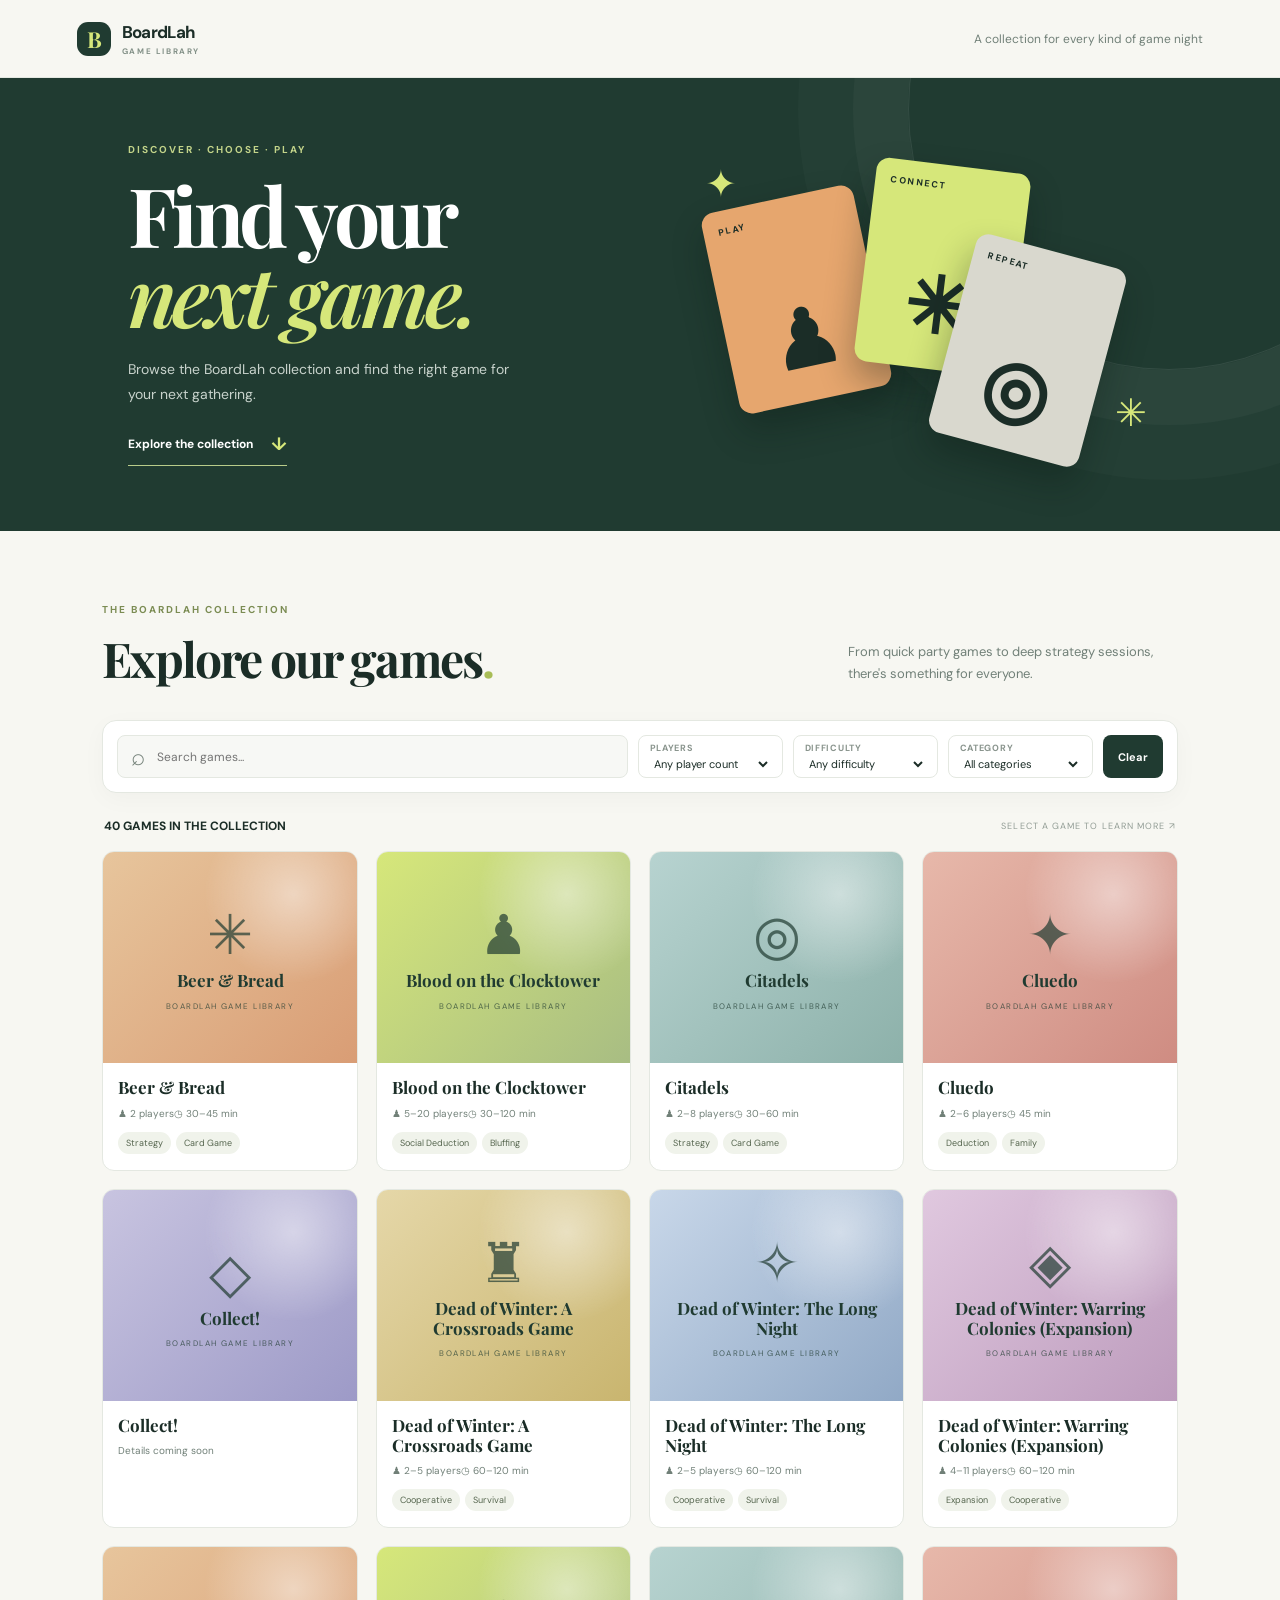
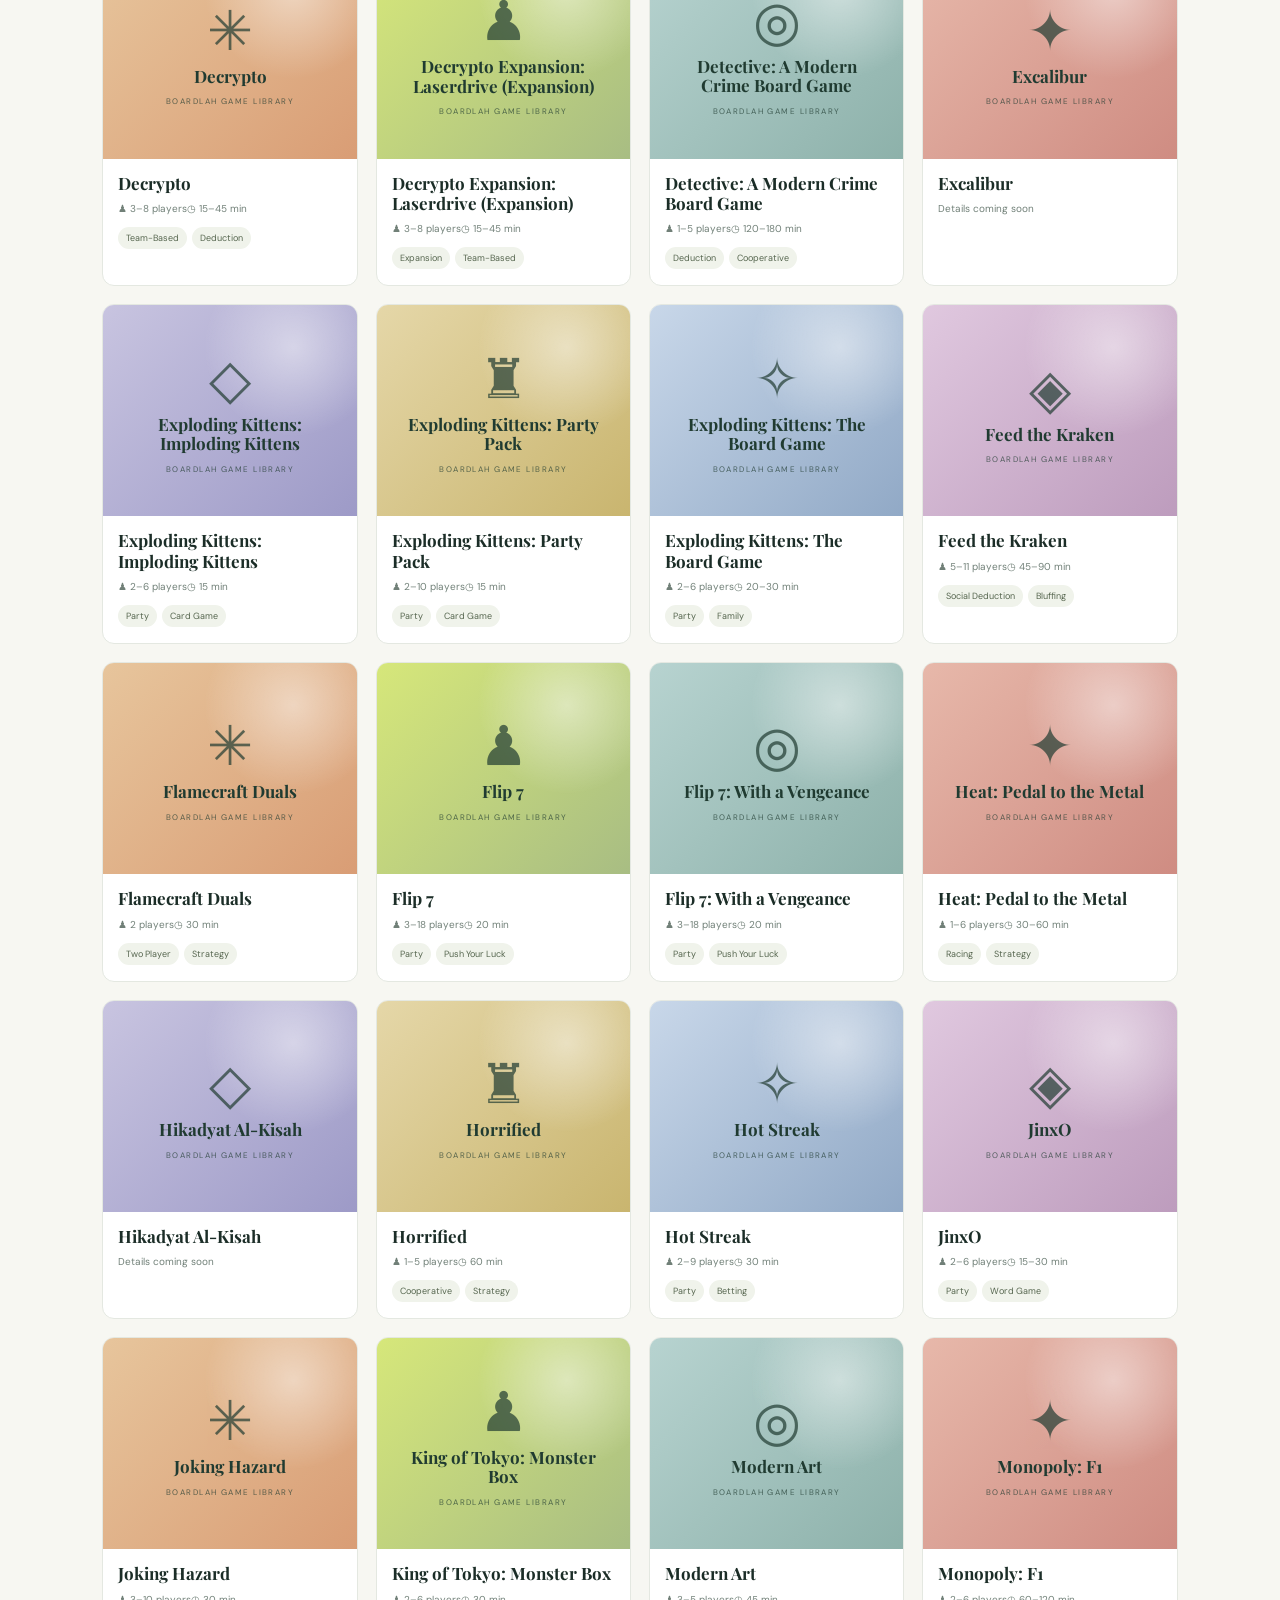
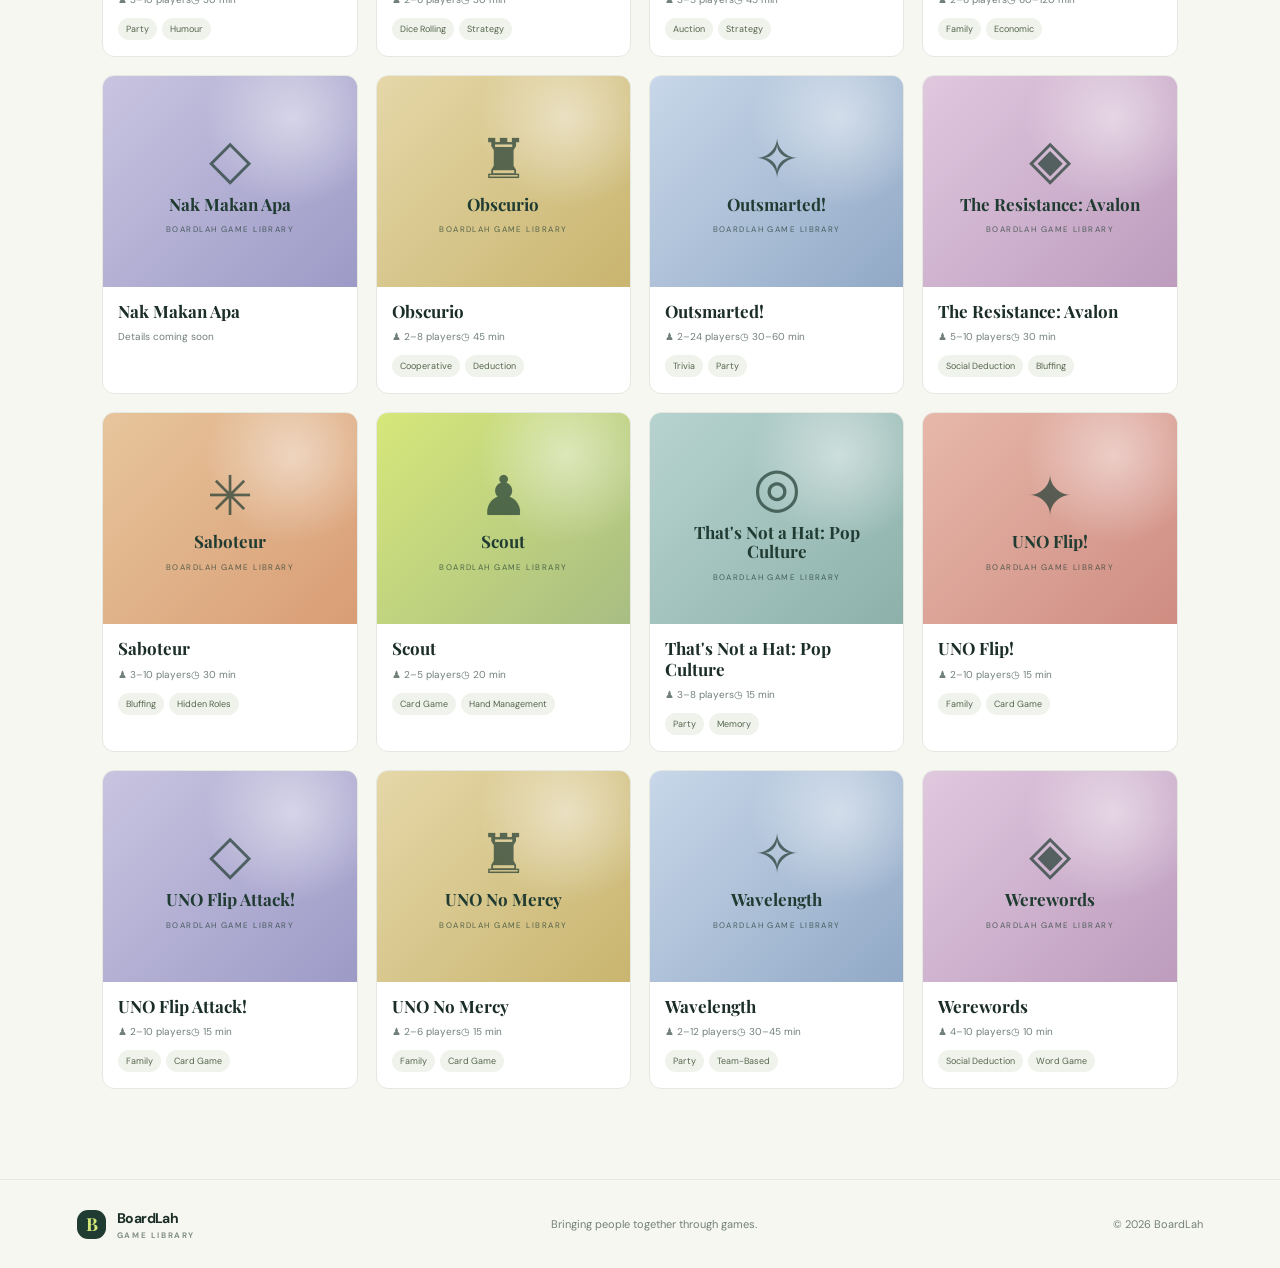
==== index.html @ 3efe53a1 "Add files via upload" ====
<!doctype html>
<html lang="en">
<head>
  <meta charset="utf-8">
  <meta name="viewport" content="width=device-width, initial-scale=1">
  <meta name="description" content="Explore the BoardLah board game collection. Find your next game by player count, difficulty and game category.">
  <meta name="theme-color" content="#172b25">
  <title>BoardLah Game Library</title>
  <link rel="stylesheet" href="styles.css">
</head>
<body>
  <header class="site-header">
    <a class="brand" href="#" aria-label="BoardLah Game Library home">
      <span class="brand-mark">B</span><span>BoardLah <small>GAME LIBRARY</small></span>
    </a>
    <span class="header-note">A collection for every kind of game night</span>
  </header>

  <main>
    <section class="hero">
      <div class="hero-copy">
        <p class="eyebrow">DISCOVER · CHOOSE · PLAY</p>
        <h1>Find your<br><em>next game.</em></h1>
        <p class="hero-text">Browse the BoardLah collection and find the right game for your next gathering.</p>
        <a class="hero-link" href="#collection">Explore the collection <span>↓</span></a>
      </div>
      <div class="hero-art" aria-hidden="true">
        <div class="art-card art-card-one"><span>PLAY</span><b>♟</b></div>
        <div class="art-card art-card-two"><span>CONNECT</span><b>✳</b></div>
        <div class="art-card art-card-three"><span>REPEAT</span><b>◎</b></div>
        <div class="art-spark spark-one">✦</div><div class="art-spark spark-two">✳</div>
      </div>
    </section>

    <section class="collection-section" id="collection">
      <div class="section-heading">
        <div><p class="eyebrow dark">THE BOARDLAH COLLECTION</p><h2>Explore our games<span class="period">.</span></h2></div>
        <p class="collection-intro">From quick party games to deep strategy sessions, there's something for everyone.</p>
      </div>

      <div class="toolbar">
        <label class="search-box"><span aria-hidden="true">⌕</span><input id="searchInput" type="search" placeholder="Search games..." autocomplete="off"></label>
        <label class="filter-control"><span>Players</span><select id="playerFilter"><option value="">Any player count</option></select></label>
        <label class="filter-control"><span>Difficulty</span><select id="difficultyFilter"><option value="">Any difficulty</option><option>Very Easy</option><option>Easy</option><option>Medium</option><option>Hard</option></select></label>
        <label class="filter-control"><span>Category</span><select id="categoryFilter"><option value="">All categories</option></select></label>
        <button id="clearFilters" class="clear-button" type="button">Clear</button>
      </div>

      <div class="results-line"><p id="resultCount" aria-live="polite">Loading collection...</p><span>SELECT A GAME TO LEARN MORE ↗</span></div>
      <div id="gameGrid" class="game-grid"></div>
      <div id="emptyState" class="empty-state" hidden><span>☻</span><h3>No games found</h3><p>Try changing your search or clearing the filters.</p></div>
    </section>
  </main>

  <footer class="site-footer">
    <a class="brand footer-brand" href="#"><span class="brand-mark">B</span><span>BoardLah <small>GAME LIBRARY</small></span></a>
    <p>Bringing people together through games.</p>
    <span>© <span id="year"></span> BoardLah</span>
  </footer>

  <dialog id="gameDialog" class="game-dialog">
    <button class="dialog-close" id="dialogClose" aria-label="Close details">×</button>
    <div id="dialogContent"></div>
  </dialog>
  <script src="script.js"></script>
</body>
</html>
---- styles.css ----
@import url('https://fonts.googleapis.com/css2?family=DM+Sans:wght@400;500;600;700&family=Playfair+Display:ital,wght@0,600;0,700;1,600;1,700&display=swap');
:root{--ink:#1b2d27;--muted:#718078;--paper:#f7f7f2;--green:#203b31;--lime:#d6e77a;--line:#e4e8e1;--white:#fff}
*{box-sizing:border-box}html{scroll-behavior:smooth}body{margin:0;background:var(--paper);color:var(--ink);font-family:"DM Sans",sans-serif}a{color:inherit;text-decoration:none}.site-header{height:78px;padding:0 clamp(22px,6vw,92px);display:flex;align-items:center;justify-content:space-between;background:var(--paper);border-bottom:1px solid var(--line)}.brand{display:flex;align-items:center;gap:11px;font-weight:700;letter-spacing:-.04em;font-size:17px}.brand small{display:block;font-size:8px;letter-spacing:.2em;color:#829087;margin-top:3px}.brand-mark{width:34px;height:34px;border-radius:11px;background:var(--green);color:var(--lime);display:grid;place-items:center;font-family:"Playfair Display",serif;font-size:22px}.header-note{font-size:12px;color:var(--muted)}
.hero{min-height:430px;background:var(--green);color:white;padding:65px clamp(22px,10vw,150px);display:grid;grid-template-columns:1fr .85fr;align-items:center;overflow:hidden;position:relative}.hero:after{content:"";position:absolute;width:520px;height:520px;border:1px solid #ffffff17;border-radius:50%;right:-150px;top:-230px;box-shadow:0 0 0 55px #ffffff08,0 0 0 110px #ffffff05}.eyebrow{font-size:10px;letter-spacing:.2em;font-weight:700;color:#c3d48a;margin:0 0 18px}.hero h1{font-family:"Playfair Display",serif;font-size:clamp(48px,6.5vw,82px);line-height:.98;letter-spacing:-.055em;margin:0}.hero h1 em{color:var(--lime);font-weight:600}.hero-text{max-width:390px;color:#c8d3cc;font-size:14px;line-height:1.8;margin:22px 0 25px}.hero-link{display:inline-flex;align-items:center;gap:18px;font-size:12px;font-weight:700;border-bottom:1px solid #b9cc8a;padding-bottom:9px}.hero-link span{font-size:18px;color:var(--lime)}.hero-art{height:300px;position:relative;z-index:1}.art-card{position:absolute;width:155px;height:205px;border-radius:13px;padding:15px;box-shadow:0 18px 35px #0a171255;display:flex;flex-direction:column;justify-content:space-between;color:var(--ink);font-size:9px;letter-spacing:.18em;font-weight:700}.art-card b{font-family:"Playfair Display",serif;font-size:78px;align-self:center}.art-card-one{background:#e6a66e;left:8%;top:42px;transform:rotate(-12deg)}.art-card-two{background:#d6e77a;left:39%;top:10px;transform:rotate(7deg)}.art-card-three{background:#d9d8ce;left:57%;top:93px;transform:rotate(15deg)}.art-spark{position:absolute;color:var(--lime);font-size:38px}.spark-one{top:4px;left:5%}.spark-two{right:1%;bottom:17px}
.collection-section{padding:72px clamp(22px,8vw,120px) 90px;max-width:1600px;margin:auto}.section-heading{display:flex;align-items:end;justify-content:space-between;gap:30px;margin-bottom:30px}.eyebrow.dark{color:#7b8c53;margin-bottom:10px}.section-heading h2{font-family:"Playfair Display",serif;font-size:clamp(34px,4vw,48px);letter-spacing:-.04em;margin:0}.period{color:#a8bd56}.collection-intro{max-width:330px;color:var(--muted);font-size:13px;line-height:1.7;margin:0 0 5px}.toolbar{display:flex;gap:10px;align-items:center;flex-wrap:wrap;padding:14px;background:#fff;border:1px solid var(--line);border-radius:14px;box-shadow:0 6px 24px #1b2d2708}.search-box{height:43px;min-width:220px;flex:1;display:flex;align-items:center;gap:10px;padding:0 13px;background:#f7f8f5;border:1px solid var(--line);border-radius:8px}.search-box span{font-size:24px;color:#77847c}.search-box input{width:100%;border:0;outline:0;background:transparent;font:inherit;font-size:12px;color:var(--ink)}.filter-control{height:43px;min-width:145px;display:flex;flex-direction:column;justify-content:center;gap:2px;padding:0 11px;border:1px solid var(--line);border-radius:8px}.filter-control span{font-size:9px;color:#89948d;font-weight:700;letter-spacing:.08em;text-transform:uppercase}.filter-control select{border:0;outline:0;background:transparent;color:var(--ink);font:inherit;font-size:11px;width:100%;cursor:pointer}.clear-button{height:43px;padding:0 15px;background:var(--green);color:white;border:0;border-radius:8px;font:inherit;font-size:11px;font-weight:700;cursor:pointer}.clear-button:hover{background:#345647}.results-line{display:flex;align-items:center;justify-content:space-between;margin:25px 2px 17px}.results-line p{font-size:12px;font-weight:700;margin:0}.results-line span{font-size:9px;letter-spacing:.12em;color:#929d95}.game-grid{display:grid;grid-template-columns:repeat(4,minmax(0,1fr));gap:18px}.game-card{background:#fff;border:1px solid var(--line);border-radius:12px;overflow:hidden;cursor:pointer;transition:transform .2s,box-shadow .2s;min-width:0}.game-card:hover{transform:translateY(-4px);box-shadow:0 14px 30px #1b2d2712}.cover{aspect-ratio:1.2/1;position:relative;display:grid;place-items:center;overflow:hidden;background:linear-gradient(140deg,#e4e8d9,#c9d5c5)}.cover img{width:100%;height:100%;object-fit:cover;display:block}.cover-placeholder{width:100%;height:100%;display:flex;align-items:center;justify-content:center;flex-direction:column;padding:22px;text-align:center;background:radial-gradient(circle at 75% 20%,#ffffff77,transparent 35%),linear-gradient(135deg,var(--cover-a,#d9e1cc),var(--cover-b,#a8b99e));color:#203b31}.cover-placeholder .shape{font-family:"Playfair Display",serif;font-size:55px;line-height:1;margin-bottom:12px;opacity:.7}.cover-placeholder strong{font-family:"Playfair Display",serif;font-size:17px;line-height:1.15;max-width:220px}.cover-placeholder small{font-size:8px;letter-spacing:.18em;margin-top:10px;opacity:.7}.card-info{padding:14px 15px 16px}.card-title{font-family:"Playfair Display",serif;font-size:17px;line-height:1.2;margin:0 0 9px}.card-meta{display:flex;gap:8px;flex-wrap:wrap;color:var(--muted);font-size:10px}.card-meta span{display:flex;align-items:center;gap:4px}.tag-row{display:flex;gap:5px;flex-wrap:wrap;margin-top:12px}.tag{font-size:9px;padding:5px 8px;border-radius:20px;background:#f0f3eb;color:#56664f}.empty-state{text-align:center;padding:70px 20px}.empty-state>span{font-size:35px;color:#a8bd56}.empty-state h3{font-family:"Playfair Display",serif;font-size:25px;margin:10px 0}.empty-state p{font-size:13px;color:var(--muted)}.site-footer{padding:26px clamp(22px,6vw,92px);border-top:1px solid var(--line);display:flex;align-items:center;justify-content:space-between;gap:15px}.footer-brand{font-size:14px}.footer-brand .brand-mark{width:29px;height:29px;font-size:18px}.site-footer p,.site-footer>span{font-size:11px;color:var(--muted)}
.game-dialog{width:min(680px,calc(100% - 28px));max-height:88vh;overflow:auto;border:0;border-radius:16px;padding:0;color:var(--ink);box-shadow:0 25px 80px #08130f55}.game-dialog::backdrop{background:#0c1b16b8;backdrop-filter:blur(4px)}.dialog-close{position:sticky;top:12px;float:right;margin:12px 12px -45px 0;width:34px;height:34px;border:0;border-radius:50%;background:#fff;color:var(--ink);font-size:23px;cursor:pointer;z-index:2;box-shadow:0 3px 12px #0002}.dialog-layout{display:grid;grid-template-columns:.8fr 1.2fr}.dialog-cover{min-height:360px;background:#e2e8d8}.dialog-cover .cover-placeholder{min-height:360px}.dialog-cover img{width:100%;height:100%;min-height:360px;object-fit:cover}.dialog-body{padding:40px 30px 30px}.dialog-body .eyebrow{color:#84955a;margin-bottom:12px}.dialog-body h2{font-family:"Playfair Display",serif;font-size:31px;line-height:1.1;margin:0 0 15px}.dialog-description{font-size:13px;line-height:1.7;color:#66736b}.detail-list{display:grid;grid-template-columns:1fr 1fr;gap:10px;margin:22px 0}.detail-item{padding:11px;background:#f5f7f1;border-radius:8px}.detail-item small{display:block;color:#829087;text-transform:uppercase;font-size:8px;letter-spacing:.1em;font-weight:700;margin-bottom:5px}.detail-item strong{font-size:12px}.detail-group{margin-top:17px}.detail-group h3{font-size:9px;letter-spacing:.12em;text-transform:uppercase;color:#829087;margin:0 0 8px}.detail-group p{font-size:12px;color:#58665e;margin:0;line-height:1.6}
@media(max-width:1000px){.game-grid{grid-template-columns:repeat(3,minmax(0,1fr))}.hero{padding-left:7vw;padding-right:7vw}.collection-section{padding-left:5vw;padding-right:5vw}}
@media(max-width:700px){.site-header{height:66px}.header-note{display:none}.hero{grid-template-columns:1fr;min-height:570px;padding-top:52px}.hero-art{height:225px;margin-top:15px}.art-card{width:120px;height:160px}.art-card b{font-size:60px}.section-heading{display:block}.collection-intro{margin-top:12px}.toolbar{gap:8px}.search-box{flex-basis:100%}.filter-control{flex:1;min-width:calc(50% - 8px)}.clear-button{flex:1}.game-grid{grid-template-columns:repeat(2,minmax(0,1fr));gap:11px}.card-info{padding:11px}.card-title{font-size:15px}.card-meta{font-size:9px}.site-footer{flex-wrap:wrap}.site-footer p{order:3;width:100%;margin:0}.dialog-layout{grid-template-columns:1fr}.dialog-cover,.dialog-cover .cover-placeholder,.dialog-cover img{min-height:220px;max-height:260px}.dialog-body{padding:25px 22px}.dialog-body h2{font-size:26px}}
@media(max-width:380px){.game-grid{grid-template-columns:1fr 1fr}.card-title{font-size:14px}.filter-control{min-width:100%}}
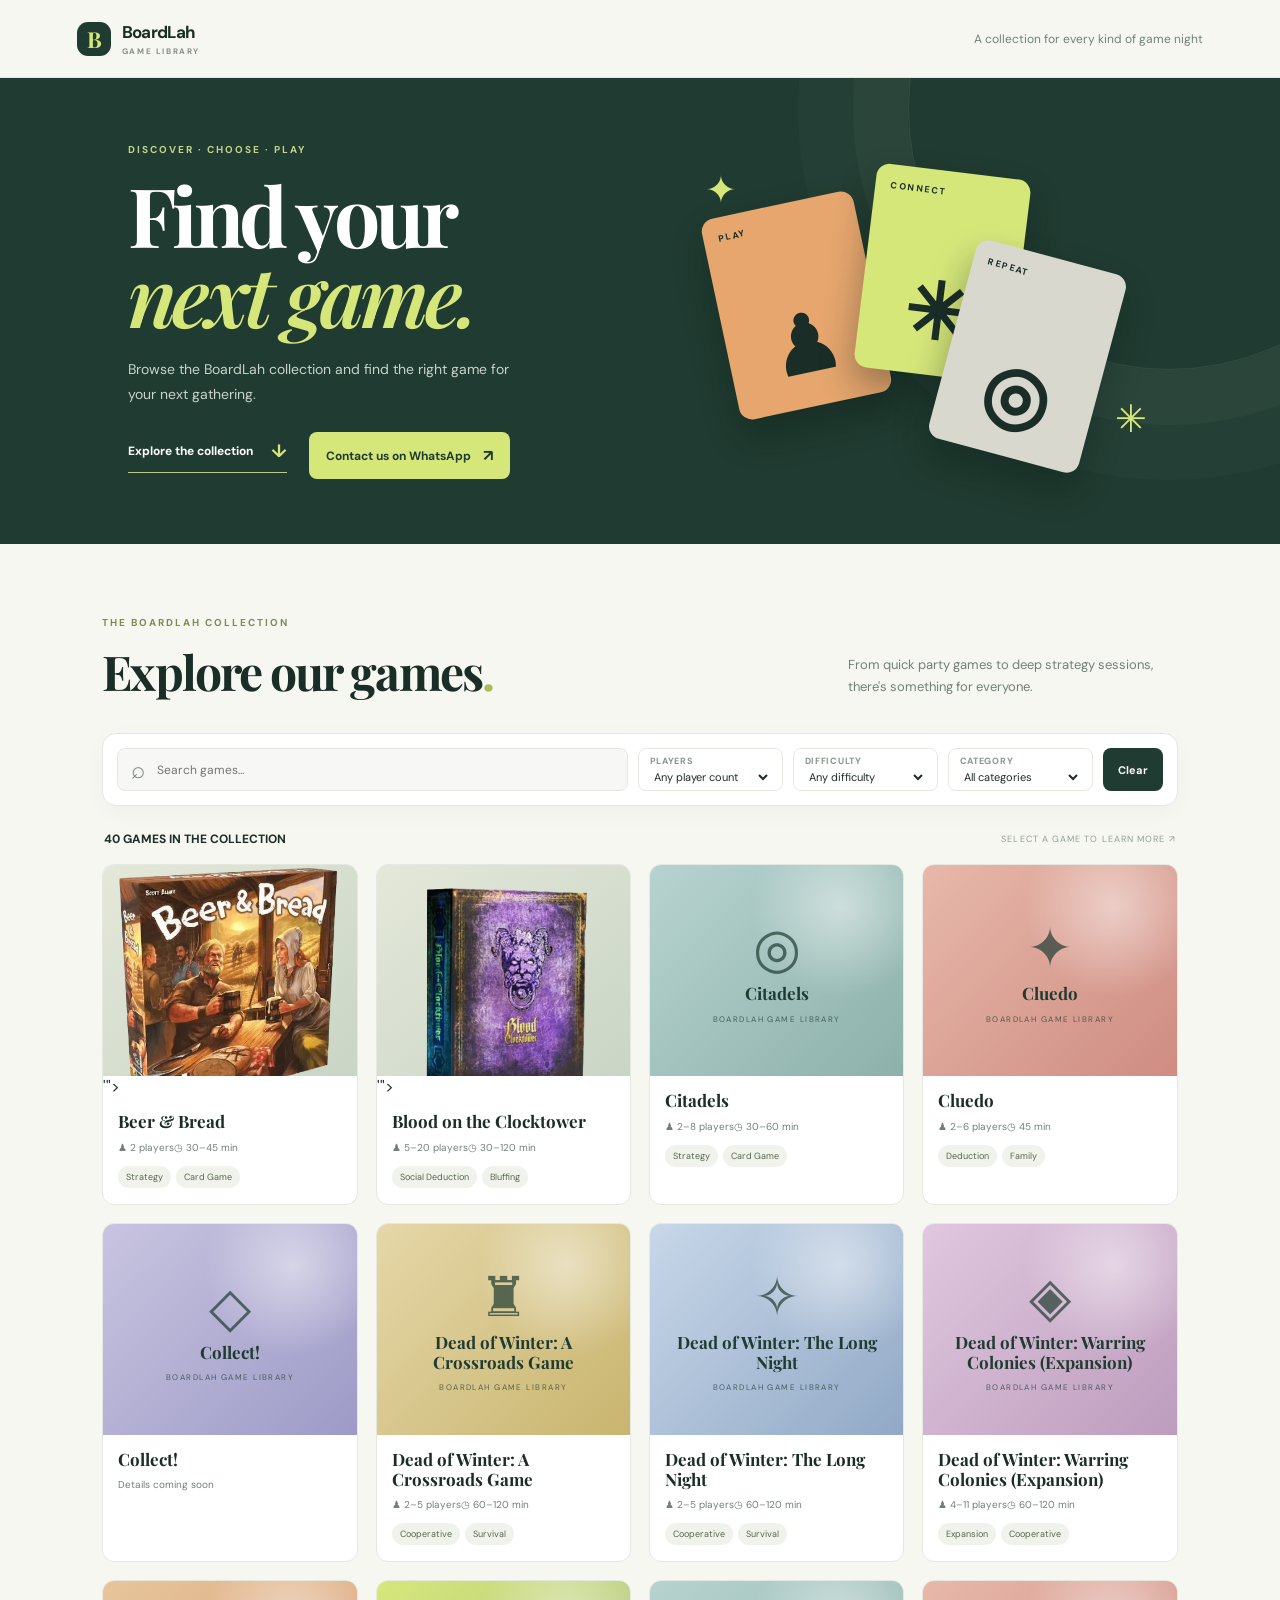
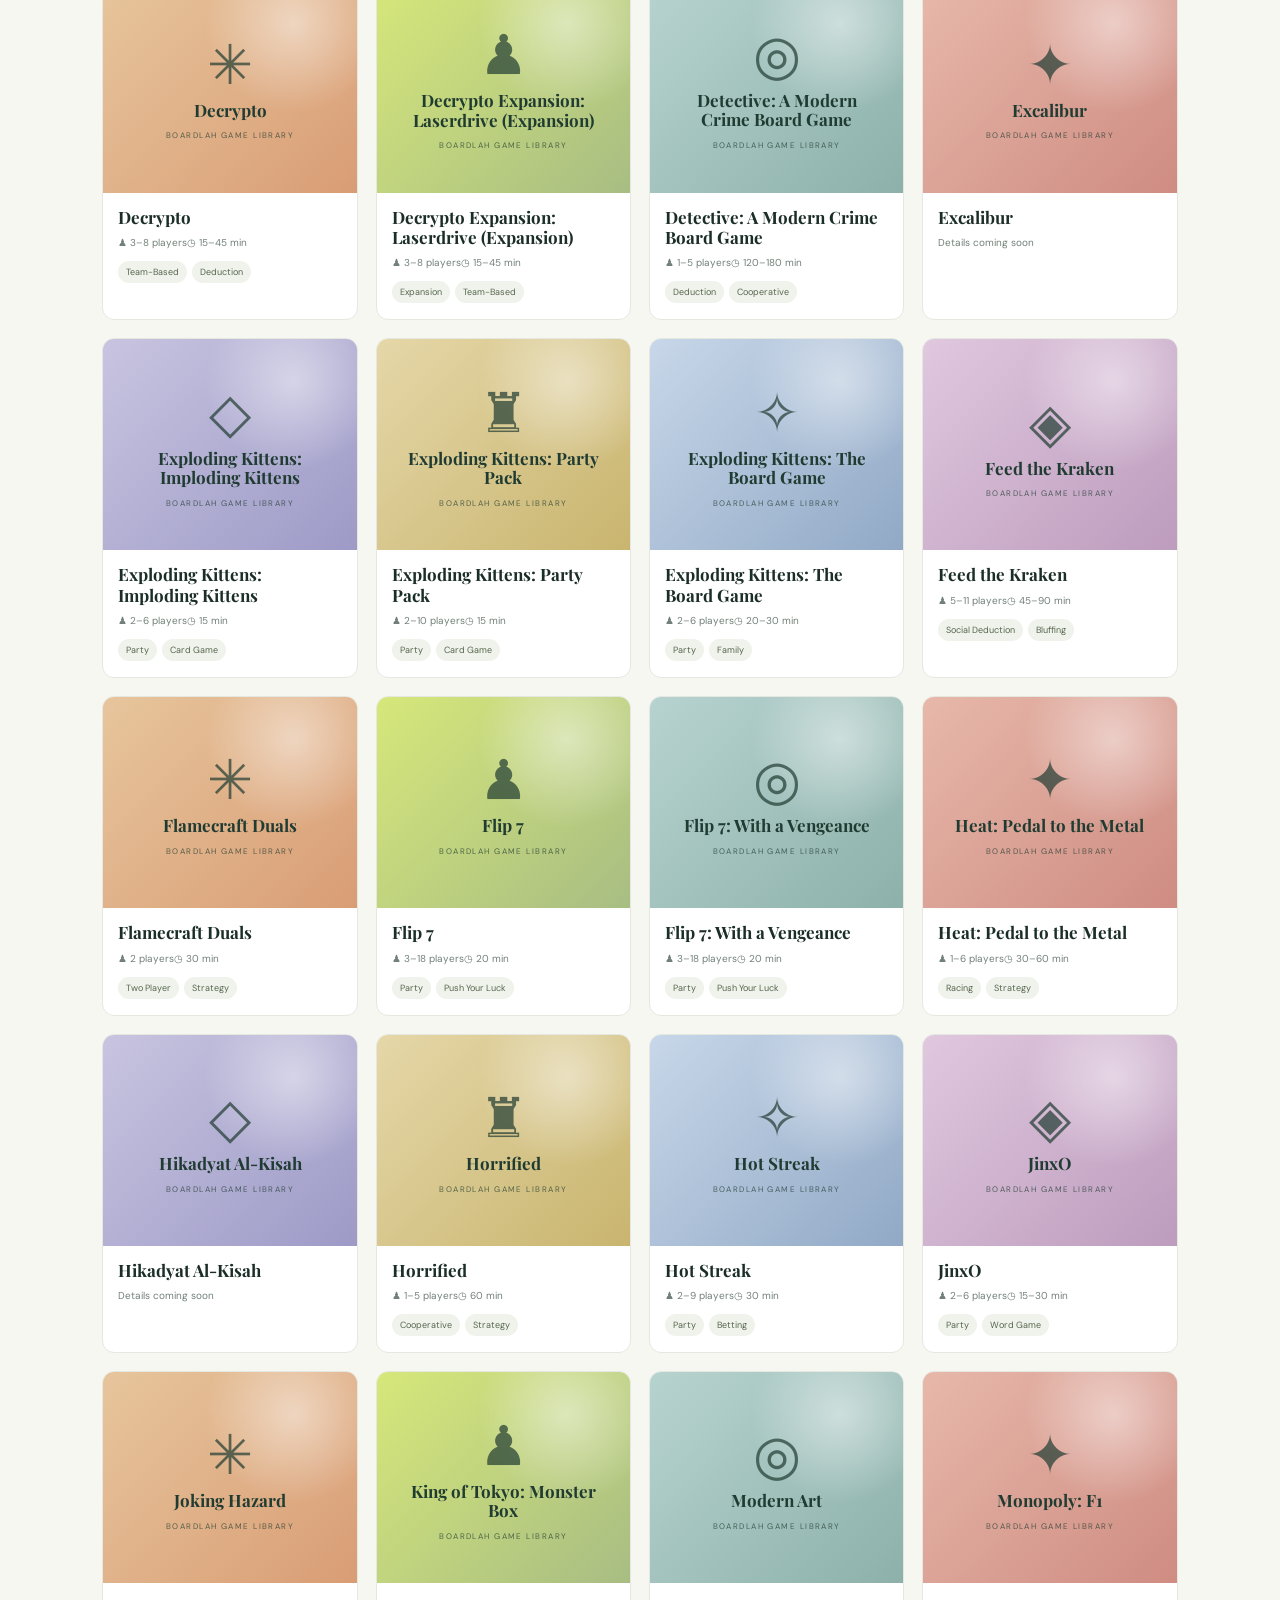
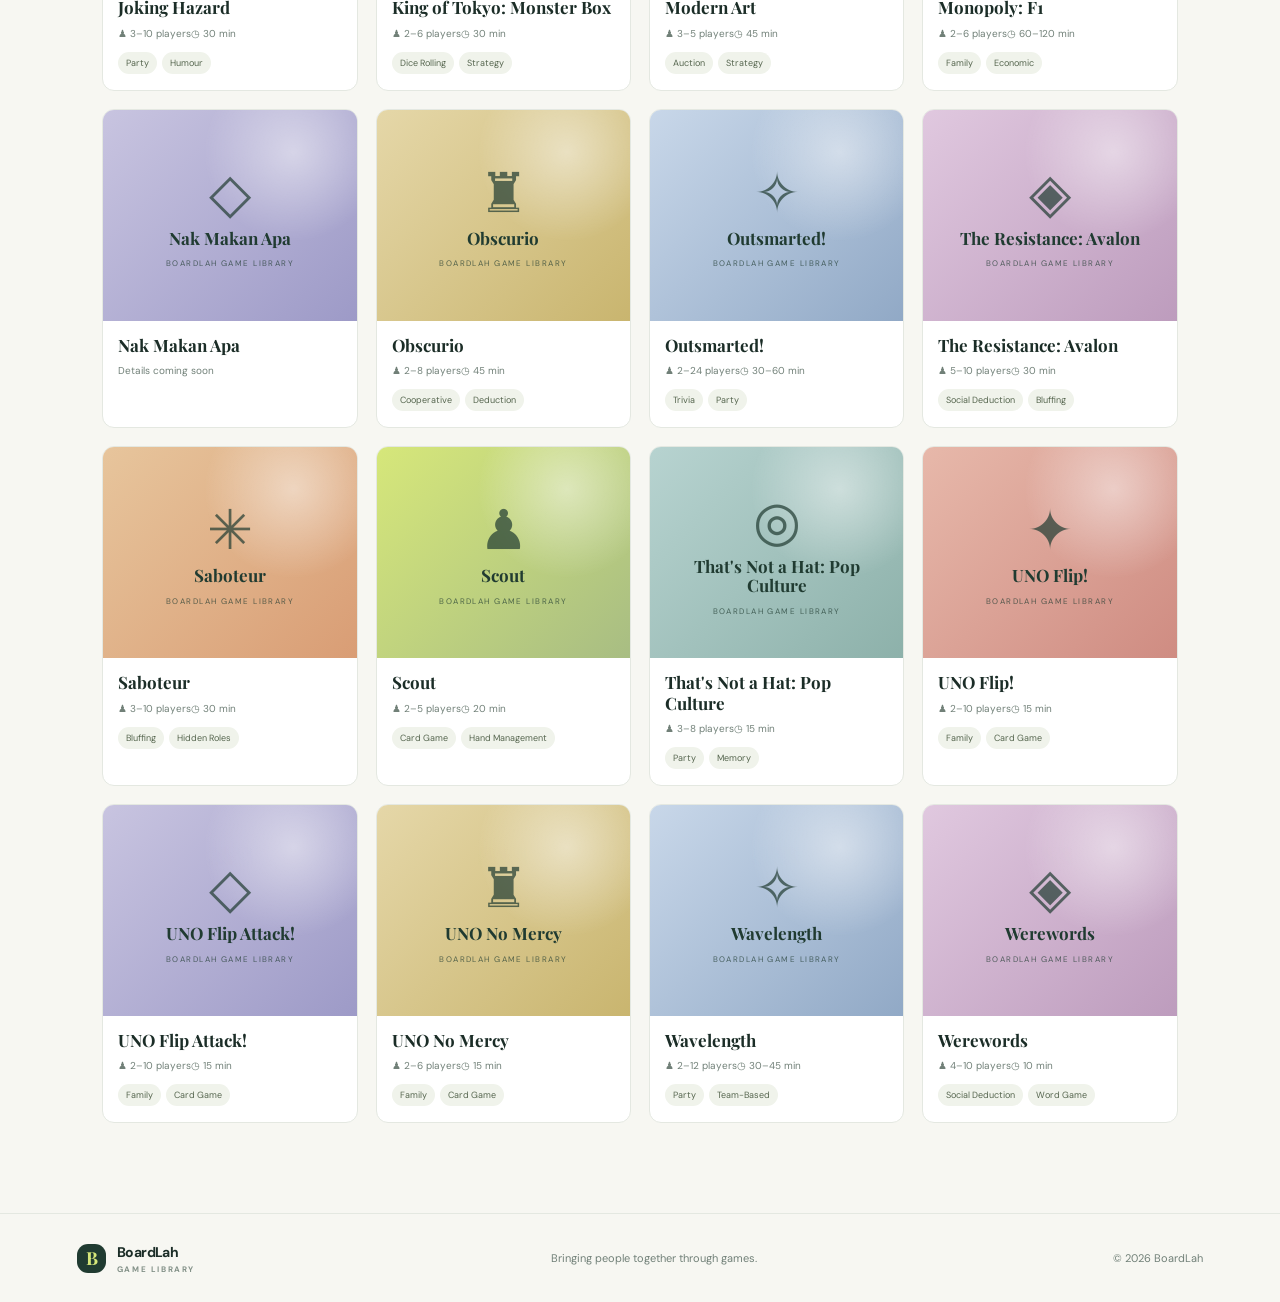
==== commit ddd4d53b: "Add files via upload" ====
--- a/index.html
+++ b/index.html
@@ -22,7 +22,10 @@
         <p class="eyebrow">DISCOVER · CHOOSE · PLAY</p>
         <h1>Find your<br><em>next game.</em></h1>
         <p class="hero-text">Browse the BoardLah collection and find the right game for your next gathering.</p>
-        <a class="hero-link" href="#collection">Explore the collection <span>↓</span></a>
+        <div class="hero-actions">
+          <a class="hero-link" href="#collection">Explore the collection <span>↓</span></a>
+          <a class="whatsapp-button" href="http://wasap.my/601155859796" target="_blank" rel="noopener noreferrer" aria-label="Contact BoardLah via WhatsApp">Contact us on WhatsApp <span aria-hidden="true">↗</span></a>
+        </div>
       </div>
       <div class="hero-art" aria-hidden="true">
         <div class="art-card art-card-one"><span>PLAY</span><b>♟</b></div>
--- a/styles.css
+++ b/styles.css
@@ -1,9 +1,9 @@
 @import url('https://fonts.googleapis.com/css2?family=DM+Sans:wght@400;500;600;700&family=Playfair+Display:ital,wght@0,600;0,700;1,600;1,700&display=swap');
 :root{--ink:#1b2d27;--muted:#718078;--paper:#f7f7f2;--green:#203b31;--lime:#d6e77a;--line:#e4e8e1;--white:#fff}
 *{box-sizing:border-box}html{scroll-behavior:smooth}body{margin:0;background:var(--paper);color:var(--ink);font-family:"DM Sans",sans-serif}a{color:inherit;text-decoration:none}.site-header{height:78px;padding:0 clamp(22px,6vw,92px);display:flex;align-items:center;justify-content:space-between;background:var(--paper);border-bottom:1px solid var(--line)}.brand{display:flex;align-items:center;gap:11px;font-weight:700;letter-spacing:-.04em;font-size:17px}.brand small{display:block;font-size:8px;letter-spacing:.2em;color:#829087;margin-top:3px}.brand-mark{width:34px;height:34px;border-radius:11px;background:var(--green);color:var(--lime);display:grid;place-items:center;font-family:"Playfair Display",serif;font-size:22px}.header-note{font-size:12px;color:var(--muted)}
-.hero{min-height:430px;background:var(--green);color:white;padding:65px clamp(22px,10vw,150px);display:grid;grid-template-columns:1fr .85fr;align-items:center;overflow:hidden;position:relative}.hero:after{content:"";position:absolute;width:520px;height:520px;border:1px solid #ffffff17;border-radius:50%;right:-150px;top:-230px;box-shadow:0 0 0 55px #ffffff08,0 0 0 110px #ffffff05}.eyebrow{font-size:10px;letter-spacing:.2em;font-weight:700;color:#c3d48a;margin:0 0 18px}.hero h1{font-family:"Playfair Display",serif;font-size:clamp(48px,6.5vw,82px);line-height:.98;letter-spacing:-.055em;margin:0}.hero h1 em{color:var(--lime);font-weight:600}.hero-text{max-width:390px;color:#c8d3cc;font-size:14px;line-height:1.8;margin:22px 0 25px}.hero-link{display:inline-flex;align-items:center;gap:18px;font-size:12px;font-weight:700;border-bottom:1px solid #b9cc8a;padding-bottom:9px}.hero-link span{font-size:18px;color:var(--lime)}.hero-art{height:300px;position:relative;z-index:1}.art-card{position:absolute;width:155px;height:205px;border-radius:13px;padding:15px;box-shadow:0 18px 35px #0a171255;display:flex;flex-direction:column;justify-content:space-between;color:var(--ink);font-size:9px;letter-spacing:.18em;font-weight:700}.art-card b{font-family:"Playfair Display",serif;font-size:78px;align-self:center}.art-card-one{background:#e6a66e;left:8%;top:42px;transform:rotate(-12deg)}.art-card-two{background:#d6e77a;left:39%;top:10px;transform:rotate(7deg)}.art-card-three{background:#d9d8ce;left:57%;top:93px;transform:rotate(15deg)}.art-spark{position:absolute;color:var(--lime);font-size:38px}.spark-one{top:4px;left:5%}.spark-two{right:1%;bottom:17px}
+.hero{min-height:430px;background:var(--green);color:white;padding:65px clamp(22px,10vw,150px);display:grid;grid-template-columns:1fr .85fr;align-items:center;overflow:hidden;position:relative}.hero:after{content:"";position:absolute;width:520px;height:520px;border:1px solid #ffffff17;border-radius:50%;right:-150px;top:-230px;box-shadow:0 0 0 55px #ffffff08,0 0 0 110px #ffffff05}.eyebrow{font-size:10px;letter-spacing:.2em;font-weight:700;color:#c3d48a;margin:0 0 18px}.hero h1{font-family:"Playfair Display",serif;font-size:clamp(48px,6.5vw,82px);line-height:.98;letter-spacing:-.055em;margin:0}.hero h1 em{color:var(--lime);font-weight:600}.hero-text{max-width:390px;color:#c8d3cc;font-size:14px;line-height:1.8;margin:22px 0 25px}.hero-actions{display:flex;align-items:center;gap:22px;flex-wrap:wrap}.hero-link{display:inline-flex;align-items:center;gap:18px;font-size:12px;font-weight:700;border-bottom:1px solid #b9cc8a;padding-bottom:9px}.hero-link span{font-size:18px;color:var(--lime)}.whatsapp-button{display:inline-flex;align-items:center;justify-content:center;gap:12px;padding:13px 17px;border-radius:8px;background:#d6e77a;color:#203b31;font-size:12px;font-weight:700;transition:transform .2s,background .2s}.whatsapp-button:hover{background:#e3f19b;transform:translateY(-2px)}.whatsapp-button span{font-size:16px}.hero-art{height:300px;position:relative;z-index:1}.art-card{position:absolute;width:155px;height:205px;border-radius:13px;padding:15px;box-shadow:0 18px 35px #0a171255;display:flex;flex-direction:column;justify-content:space-between;color:var(--ink);font-size:9px;letter-spacing:.18em;font-weight:700}.art-card b{font-family:"Playfair Display",serif;font-size:78px;align-self:center}.art-card-one{background:#e6a66e;left:8%;top:42px;transform:rotate(-12deg)}.art-card-two{background:#d6e77a;left:39%;top:10px;transform:rotate(7deg)}.art-card-three{background:#d9d8ce;left:57%;top:93px;transform:rotate(15deg)}.art-spark{position:absolute;color:var(--lime);font-size:38px}.spark-one{top:4px;left:5%}.spark-two{right:1%;bottom:17px}
 .collection-section{padding:72px clamp(22px,8vw,120px) 90px;max-width:1600px;margin:auto}.section-heading{display:flex;align-items:end;justify-content:space-between;gap:30px;margin-bottom:30px}.eyebrow.dark{color:#7b8c53;margin-bottom:10px}.section-heading h2{font-family:"Playfair Display",serif;font-size:clamp(34px,4vw,48px);letter-spacing:-.04em;margin:0}.period{color:#a8bd56}.collection-intro{max-width:330px;color:var(--muted);font-size:13px;line-height:1.7;margin:0 0 5px}.toolbar{display:flex;gap:10px;align-items:center;flex-wrap:wrap;padding:14px;background:#fff;border:1px solid var(--line);border-radius:14px;box-shadow:0 6px 24px #1b2d2708}.search-box{height:43px;min-width:220px;flex:1;display:flex;align-items:center;gap:10px;padding:0 13px;background:#f7f8f5;border:1px solid var(--line);border-radius:8px}.search-box span{font-size:24px;color:#77847c}.search-box input{width:100%;border:0;outline:0;background:transparent;font:inherit;font-size:12px;color:var(--ink)}.filter-control{height:43px;min-width:145px;display:flex;flex-direction:column;justify-content:center;gap:2px;padding:0 11px;border:1px solid var(--line);border-radius:8px}.filter-control span{font-size:9px;color:#89948d;font-weight:700;letter-spacing:.08em;text-transform:uppercase}.filter-control select{border:0;outline:0;background:transparent;color:var(--ink);font:inherit;font-size:11px;width:100%;cursor:pointer}.clear-button{height:43px;padding:0 15px;background:var(--green);color:white;border:0;border-radius:8px;font:inherit;font-size:11px;font-weight:700;cursor:pointer}.clear-button:hover{background:#345647}.results-line{display:flex;align-items:center;justify-content:space-between;margin:25px 2px 17px}.results-line p{font-size:12px;font-weight:700;margin:0}.results-line span{font-size:9px;letter-spacing:.12em;color:#929d95}.game-grid{display:grid;grid-template-columns:repeat(4,minmax(0,1fr));gap:18px}.game-card{background:#fff;border:1px solid var(--line);border-radius:12px;overflow:hidden;cursor:pointer;transition:transform .2s,box-shadow .2s;min-width:0}.game-card:hover{transform:translateY(-4px);box-shadow:0 14px 30px #1b2d2712}.cover{aspect-ratio:1.2/1;position:relative;display:grid;place-items:center;overflow:hidden;background:linear-gradient(140deg,#e4e8d9,#c9d5c5)}.cover img{width:100%;height:100%;object-fit:cover;display:block}.cover-placeholder{width:100%;height:100%;display:flex;align-items:center;justify-content:center;flex-direction:column;padding:22px;text-align:center;background:radial-gradient(circle at 75% 20%,#ffffff77,transparent 35%),linear-gradient(135deg,var(--cover-a,#d9e1cc),var(--cover-b,#a8b99e));color:#203b31}.cover-placeholder .shape{font-family:"Playfair Display",serif;font-size:55px;line-height:1;margin-bottom:12px;opacity:.7}.cover-placeholder strong{font-family:"Playfair Display",serif;font-size:17px;line-height:1.15;max-width:220px}.cover-placeholder small{font-size:8px;letter-spacing:.18em;margin-top:10px;opacity:.7}.card-info{padding:14px 15px 16px}.card-title{font-family:"Playfair Display",serif;font-size:17px;line-height:1.2;margin:0 0 9px}.card-meta{display:flex;gap:8px;flex-wrap:wrap;color:var(--muted);font-size:10px}.card-meta span{display:flex;align-items:center;gap:4px}.tag-row{display:flex;gap:5px;flex-wrap:wrap;margin-top:12px}.tag{font-size:9px;padding:5px 8px;border-radius:20px;background:#f0f3eb;color:#56664f}.empty-state{text-align:center;padding:70px 20px}.empty-state>span{font-size:35px;color:#a8bd56}.empty-state h3{font-family:"Playfair Display",serif;font-size:25px;margin:10px 0}.empty-state p{font-size:13px;color:var(--muted)}.site-footer{padding:26px clamp(22px,6vw,92px);border-top:1px solid var(--line);display:flex;align-items:center;justify-content:space-between;gap:15px}.footer-brand{font-size:14px}.footer-brand .brand-mark{width:29px;height:29px;font-size:18px}.site-footer p,.site-footer>span{font-size:11px;color:var(--muted)}
-.game-dialog{width:min(680px,calc(100% - 28px));max-height:88vh;overflow:auto;border:0;border-radius:16px;padding:0;color:var(--ink);box-shadow:0 25px 80px #08130f55}.game-dialog::backdrop{background:#0c1b16b8;backdrop-filter:blur(4px)}.dialog-close{position:sticky;top:12px;float:right;margin:12px 12px -45px 0;width:34px;height:34px;border:0;border-radius:50%;background:#fff;color:var(--ink);font-size:23px;cursor:pointer;z-index:2;box-shadow:0 3px 12px #0002}.dialog-layout{display:grid;grid-template-columns:.8fr 1.2fr}.dialog-cover{min-height:360px;background:#e2e8d8}.dialog-cover .cover-placeholder{min-height:360px}.dialog-cover img{width:100%;height:100%;min-height:360px;object-fit:cover}.dialog-body{padding:40px 30px 30px}.dialog-body .eyebrow{color:#84955a;margin-bottom:12px}.dialog-body h2{font-family:"Playfair Display",serif;font-size:31px;line-height:1.1;margin:0 0 15px}.dialog-description{font-size:13px;line-height:1.7;color:#66736b}.detail-list{display:grid;grid-template-columns:1fr 1fr;gap:10px;margin:22px 0}.detail-item{padding:11px;background:#f5f7f1;border-radius:8px}.detail-item small{display:block;color:#829087;text-transform:uppercase;font-size:8px;letter-spacing:.1em;font-weight:700;margin-bottom:5px}.detail-item strong{font-size:12px}.detail-group{margin-top:17px}.detail-group h3{font-size:9px;letter-spacing:.12em;text-transform:uppercase;color:#829087;margin:0 0 8px}.detail-group p{font-size:12px;color:#58665e;margin:0;line-height:1.6}
+.game-dialog{width:min(680px,calc(100% - 28px));max-height:88vh;overflow:auto;border:0;border-radius:16px;padding:0;color:var(--ink);box-shadow:0 25px 80px #08130f55}.game-dialog::backdrop{background:#0c1b16b8;backdrop-filter:blur(4px)}.dialog-close{position:sticky;top:12px;float:right;margin:12px 12px -45px 0;width:34px;height:34px;border:0;border-radius:50%;background:#fff;color:var(--ink);font-size:23px;cursor:pointer;z-index:2;box-shadow:0 3px 12px #0002}.dialog-layout{display:grid;grid-template-columns:minmax(0,.8fr) minmax(0,1.2fr);align-items:start}.dialog-cover{width:100%;aspect-ratio:1/1;min-height:0;background:#e2e8d8;overflow:hidden}.dialog-cover .cover-placeholder{width:100%;height:100%;min-height:0;aspect-ratio:1/1}.dialog-cover img{display:block;width:100%;height:100%;min-height:0;aspect-ratio:1/1;object-fit:cover}.dialog-body{padding:40px 30px 30px}.dialog-body .eyebrow{color:#84955a;margin-bottom:12px}.dialog-body h2{font-family:"Playfair Display",serif;font-size:31px;line-height:1.1;margin:0 0 15px}.dialog-description{font-size:13px;line-height:1.7;color:#66736b}.detail-list{display:grid;grid-template-columns:1fr 1fr;gap:10px;margin:22px 0}.detail-item{padding:11px;background:#f5f7f1;border-radius:8px}.detail-item small{display:block;color:#829087;text-transform:uppercase;font-size:8px;letter-spacing:.1em;font-weight:700;margin-bottom:5px}.detail-item strong{font-size:12px}.detail-group{margin-top:17px}.detail-group h3{font-size:9px;letter-spacing:.12em;text-transform:uppercase;color:#829087;margin:0 0 8px}.detail-group p{font-size:12px;color:#58665e;margin:0;line-height:1.6}
 @media(max-width:1000px){.game-grid{grid-template-columns:repeat(3,minmax(0,1fr))}.hero{padding-left:7vw;padding-right:7vw}.collection-section{padding-left:5vw;padding-right:5vw}}
-@media(max-width:700px){.site-header{height:66px}.header-note{display:none}.hero{grid-template-columns:1fr;min-height:570px;padding-top:52px}.hero-art{height:225px;margin-top:15px}.art-card{width:120px;height:160px}.art-card b{font-size:60px}.section-heading{display:block}.collection-intro{margin-top:12px}.toolbar{gap:8px}.search-box{flex-basis:100%}.filter-control{flex:1;min-width:calc(50% - 8px)}.clear-button{flex:1}.game-grid{grid-template-columns:repeat(2,minmax(0,1fr));gap:11px}.card-info{padding:11px}.card-title{font-size:15px}.card-meta{font-size:9px}.site-footer{flex-wrap:wrap}.site-footer p{order:3;width:100%;margin:0}.dialog-layout{grid-template-columns:1fr}.dialog-cover,.dialog-cover .cover-placeholder,.dialog-cover img{min-height:220px;max-height:260px}.dialog-body{padding:25px 22px}.dialog-body h2{font-size:26px}}
+@media(max-width:700px){.site-header{height:66px}.header-note{display:none}.hero{grid-template-columns:1fr;min-height:570px;padding-top:52px}.hero-art{height:225px;margin-top:15px}.hero-actions{gap:16px}.art-card{width:120px;height:160px}.art-card b{font-size:60px}.section-heading{display:block}.collection-intro{margin-top:12px}.toolbar{gap:8px}.search-box{flex-basis:100%}.filter-control{flex:1;min-width:calc(50% - 8px)}.clear-button{flex:1}.game-grid{grid-template-columns:repeat(2,minmax(0,1fr));gap:11px}.card-info{padding:11px}.card-title{font-size:15px}.card-meta{font-size:9px}.site-footer{flex-wrap:wrap}.site-footer p{order:3;width:100%;margin:0}.dialog-layout{grid-template-columns:1fr}.dialog-cover{width:100%;aspect-ratio:1/1;min-height:0;max-height:none}.dialog-cover .cover-placeholder,.dialog-cover img{width:100%;height:100%;min-height:0;max-height:none;aspect-ratio:1/1}.dialog-body{padding:25px 22px}.dialog-body h2{font-size:26px}}
 @media(max-width:380px){.game-grid{grid-template-columns:1fr 1fr}.card-title{font-size:14px}.filter-control{min-width:100%}}
